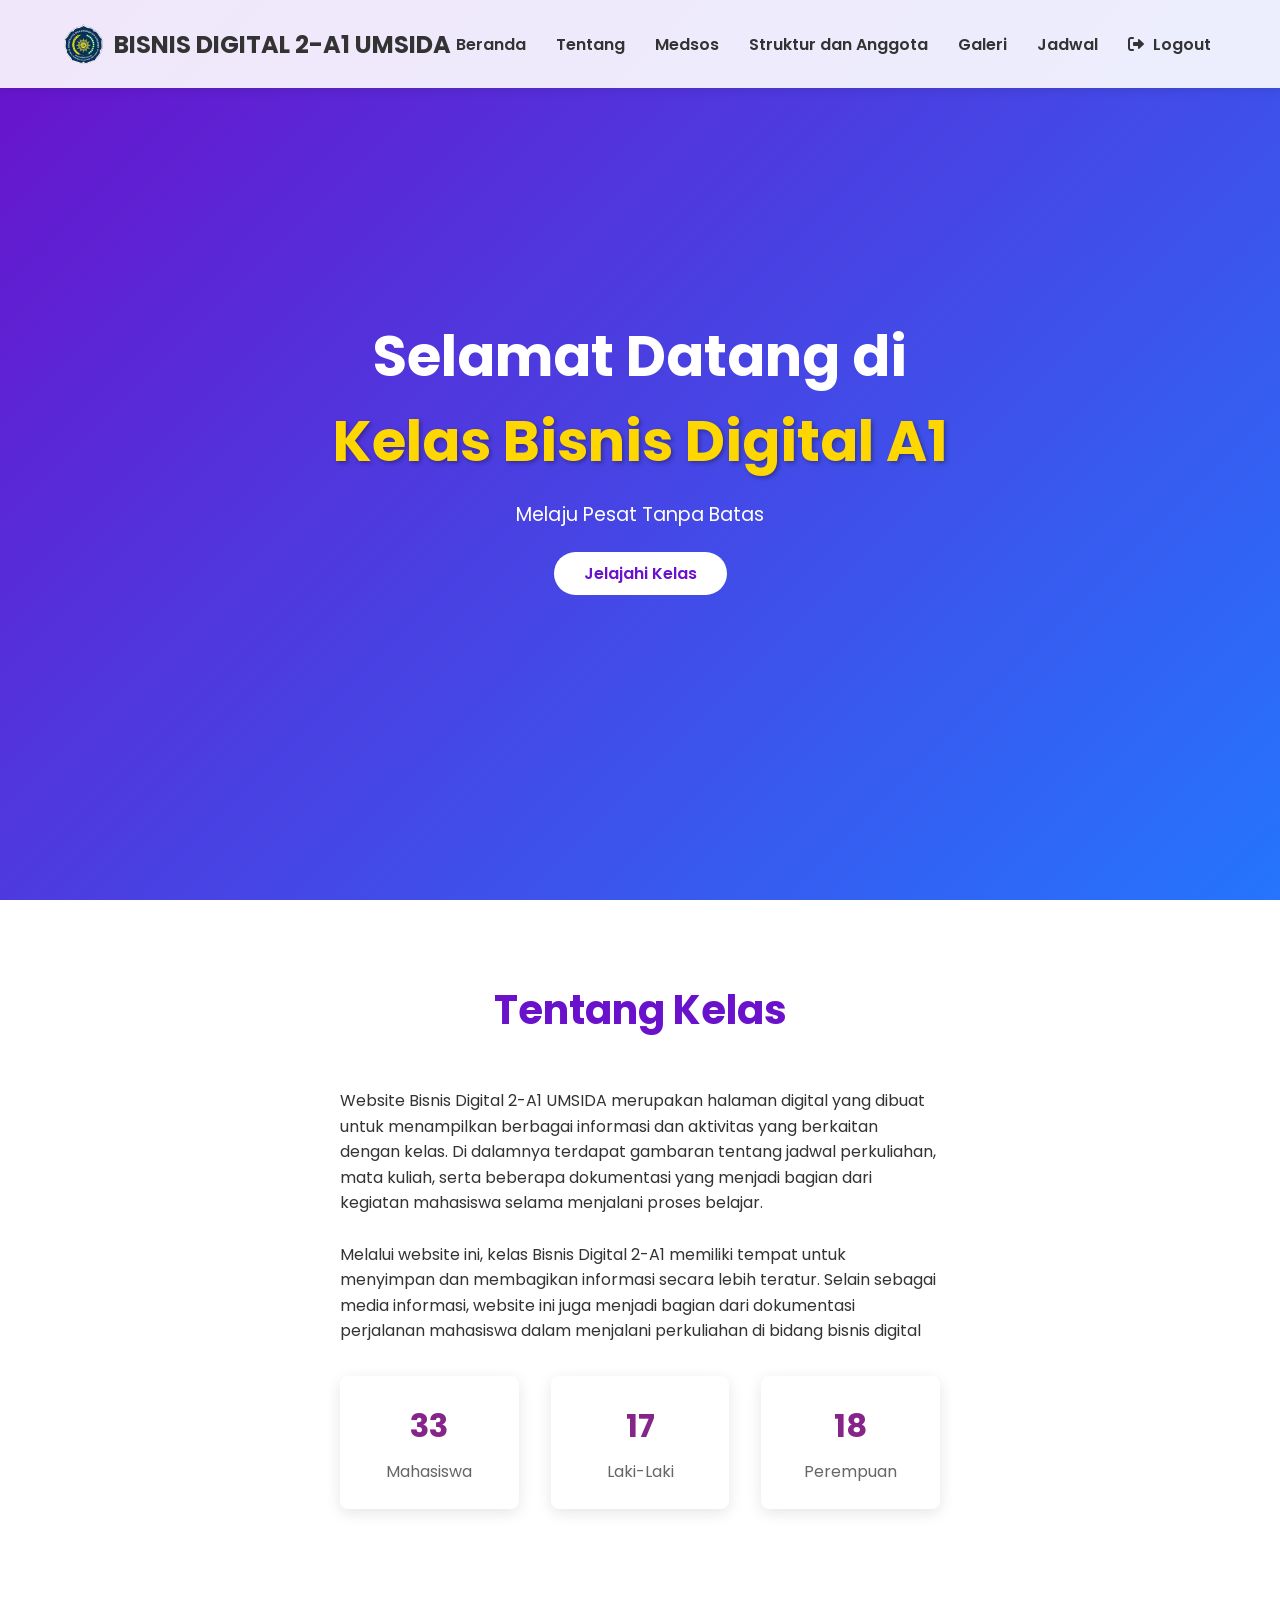
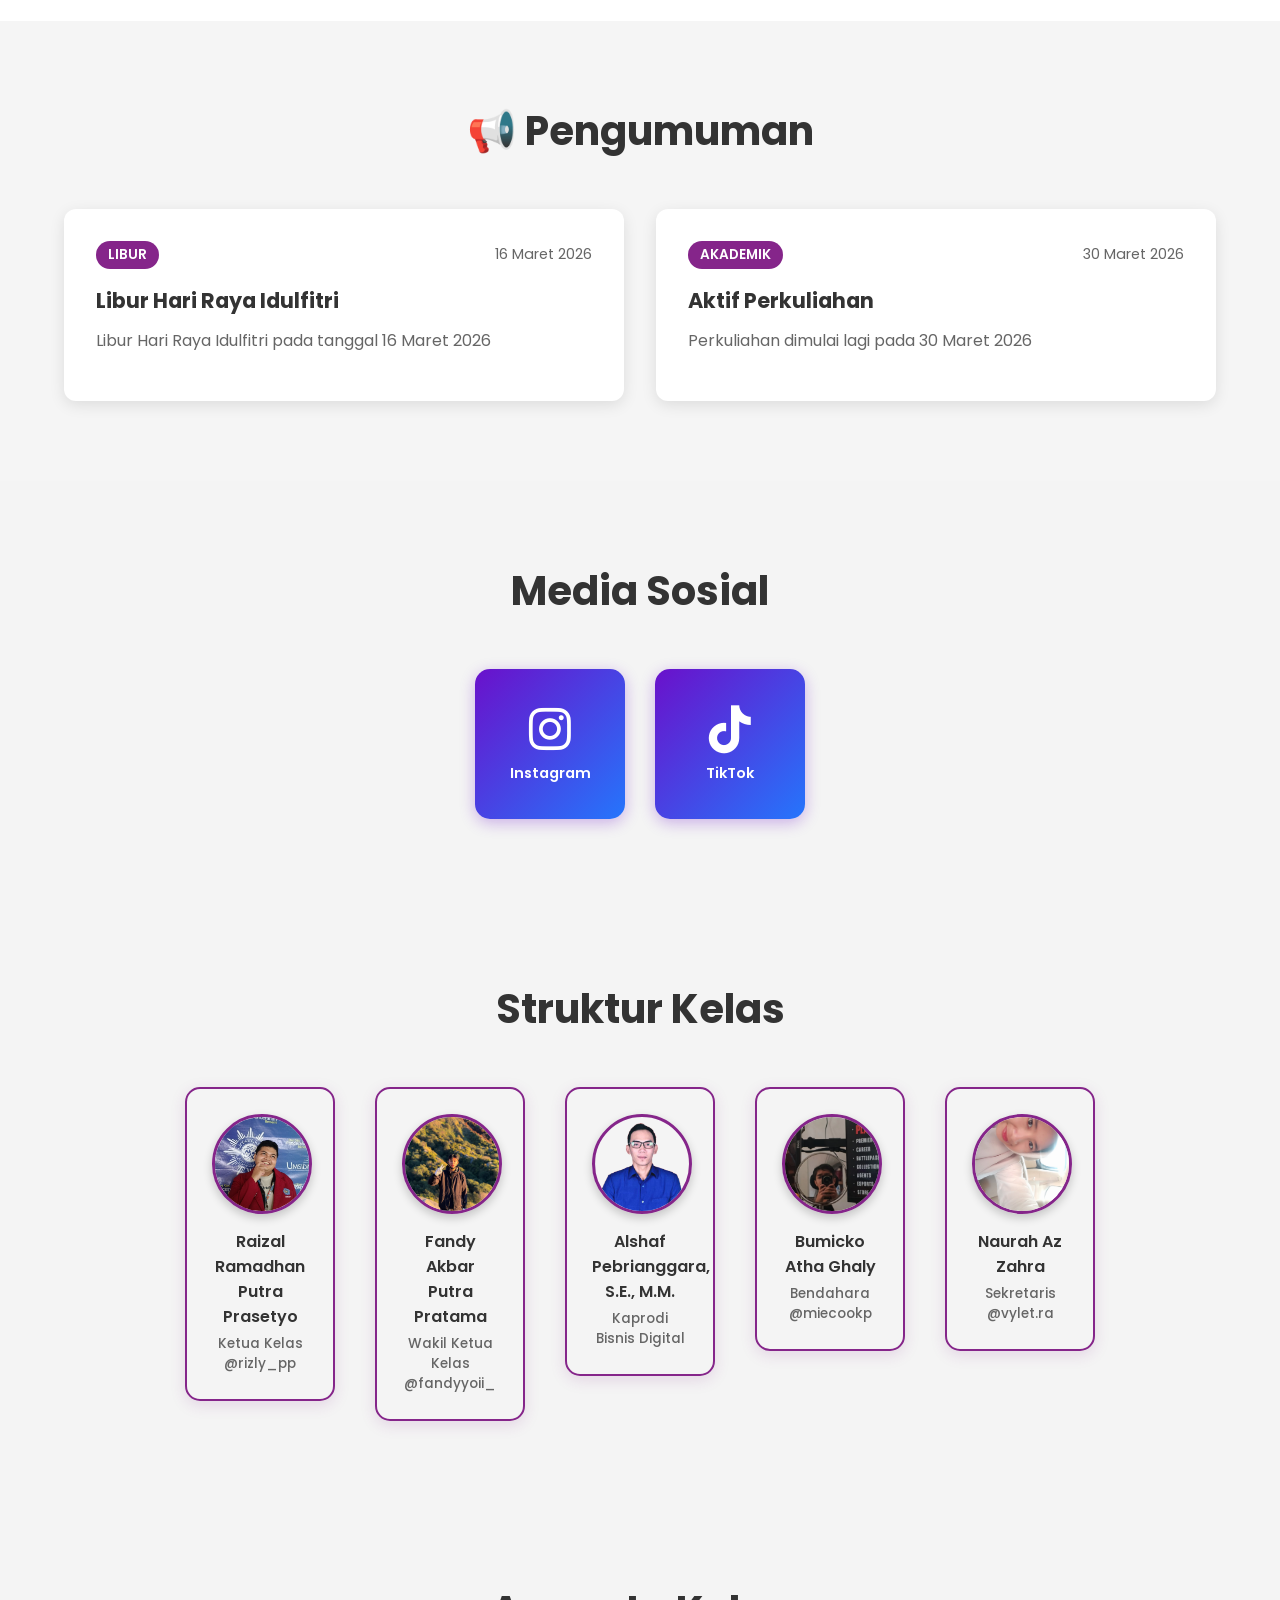
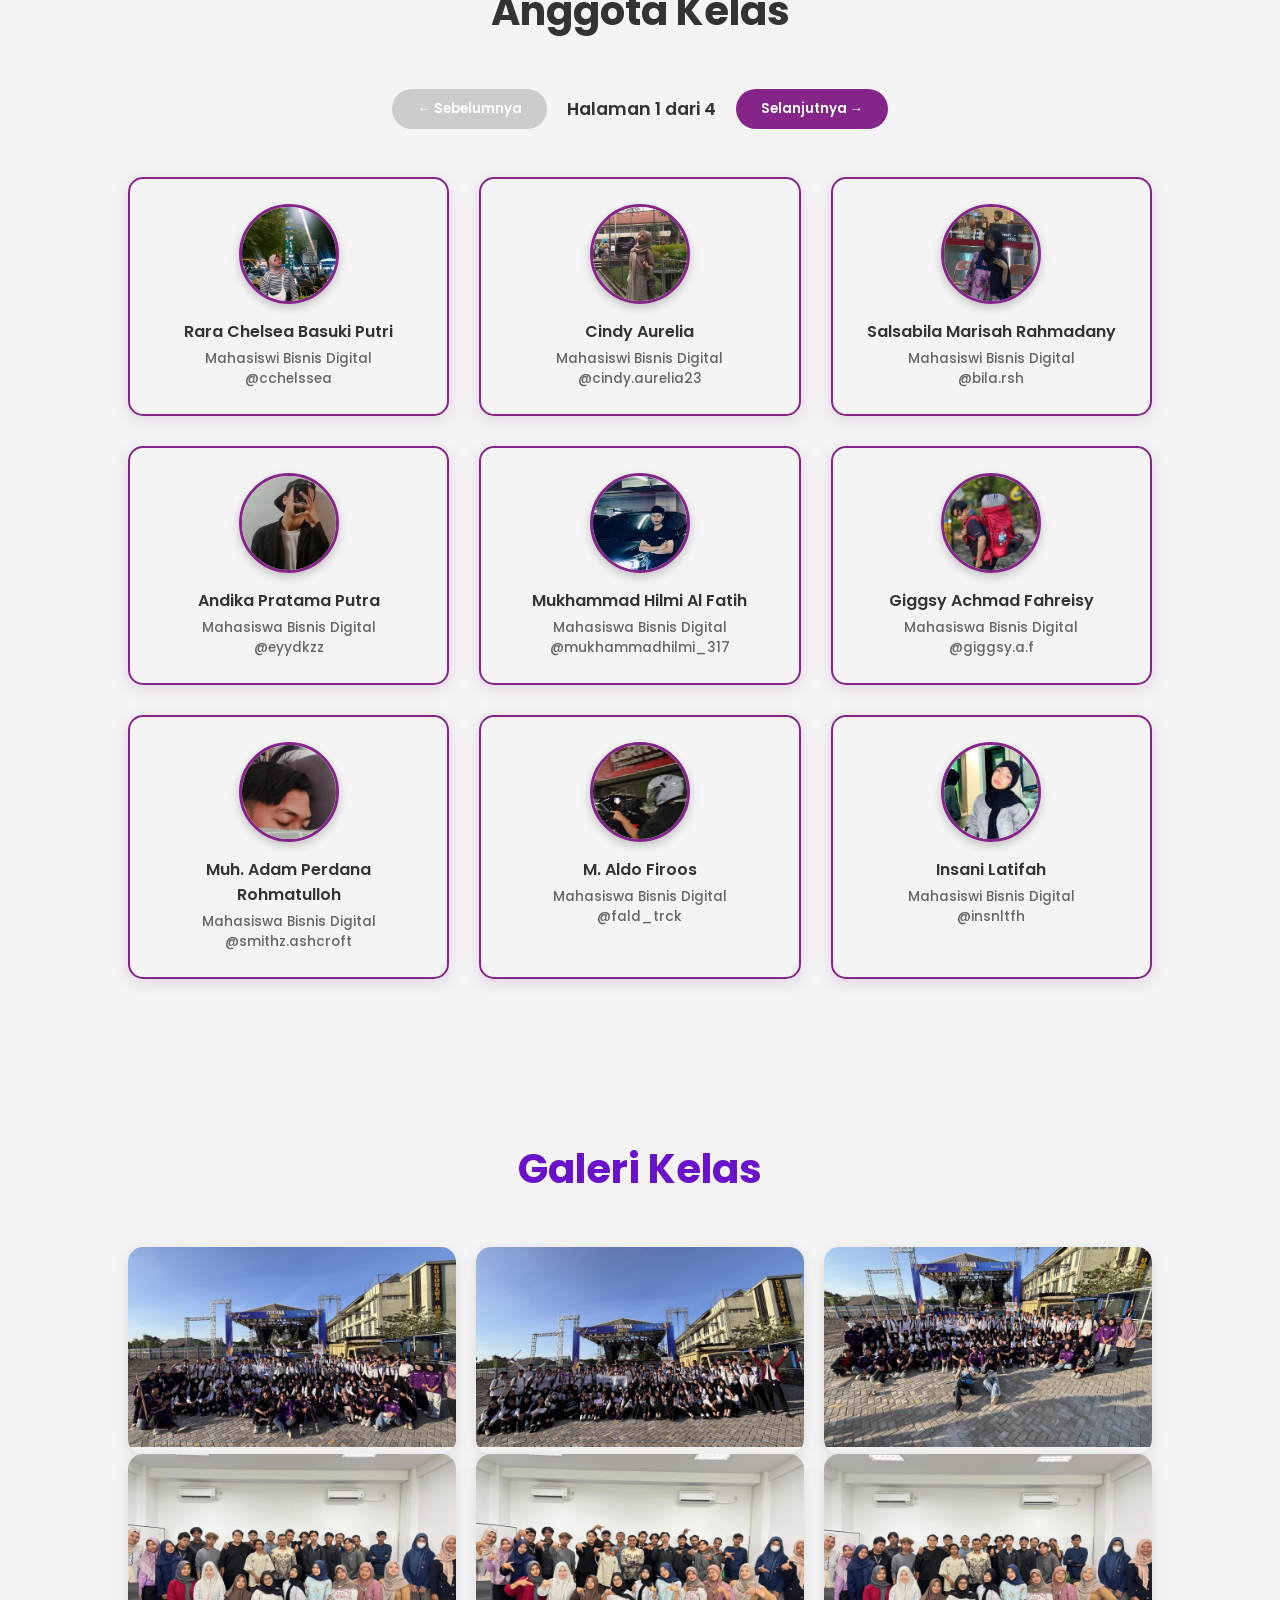
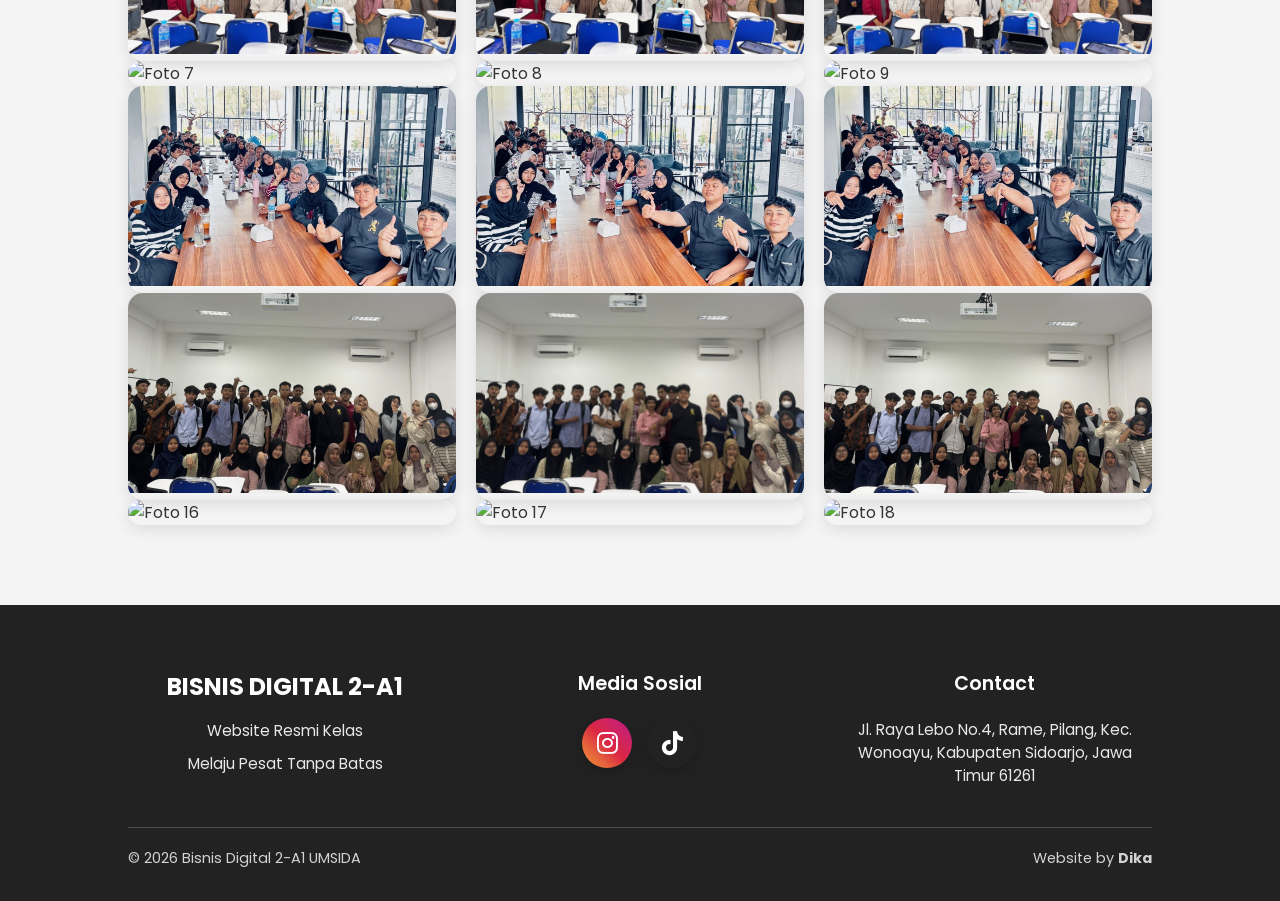
==== index.html @ 5bf7a83f "initial commit" ====
<!DOCTYPE html>
<html lang="id">
<head>
    <meta charset="UTF-8">
    <meta name="viewport" content="width=device-width, initial-scale=1.0">
    <title>Website Kelas BIGVONERS</title>
    <!-- Google Fonts -->
    <link href="https://fonts.googleapis.com/css2?family=Poppins:wght@300;400;600;700&display=swap" rel="stylesheet">
    <!-- Font Awesome -->
    <link rel="stylesheet" href="https://cdnjs.cloudflare.com/ajax/libs/font-awesome/6.0.0/css/all.min.css">
    <!-- CSS -->
    <link rel="stylesheet" href="style.css">
</head>
<body>

    <!-- Navbar -->
    <nav class="navbar">
        <div class="logo">
            <img src="logo.png" alt="Logo">
            <span>BISNIS DIGITAL 2-A1 UMSIDA</span>
        </div>
        
        <ul class="nav-links">
            <li><a href="#home">Beranda</a></li>
            <li><a href="#about">Tentang</a></li>
            <li><a href="#social">Medsos</a></li>
            <li><a href="#struktur">Struktur dan Anggota</a></li>
            <li><a href="#gallery">Galeri</a></li>
            <li><a href="jadwal matkul.html" target="_blank">Jadwal</a></li>
            <li><a href="javascript:void(0)" onclick="logout()" class="logout-btn">
                <i class="fas fa-sign-out-alt"></i> Logout
            </a></li>
        </ul>
        
        <div class="burger">
            <div class="line1"></div>
            <div class="line2"></div>
            <div class="line3"></div>
        </div>
    </nav>

    <!-- Hero Section (Bagian Utama) -->
    <section id="home" class="hero">
        <div class="hero-content">
            <h1>Selamat Datang di <br> <span class="highlight">Kelas Bisnis Digital A1</span></h1>
            <p>Melaju Pesat Tanpa Batas</p>
            <a href="#about" class="btn">Jelajahi Kelas</a>
        </div>
    </section>

    <!-- About Section -->
    <section id="about" class="about">
        <div class="container">
            <h2>Tentang Kelas</h2>
            <div class="about-content">
                <div class="about-text">
                    <p>Website Bisnis Digital 2-A1 UMSIDA merupakan halaman digital yang dibuat untuk menampilkan berbagai informasi dan aktivitas yang berkaitan dengan kelas. Di dalamnya terdapat gambaran tentang jadwal perkuliahan, mata kuliah, serta beberapa dokumentasi yang menjadi bagian dari kegiatan mahasiswa selama menjalani proses belajar.<br><br> Melalui website ini, kelas Bisnis Digital 2-A1 memiliki tempat untuk menyimpan dan membagikan informasi secara lebih teratur. Selain sebagai media informasi, website ini juga menjadi bagian dari dokumentasi perjalanan mahasiswa dalam menjalani perkuliahan di bidang bisnis digital</p>
                    <div class="stats">
                        <div class="stat-box">
                            <h3>33</h3>
                            <p>Mahasiswa</p>
                        </div>
                        <div class="stat-box">
                            <h3>17</h3>
                            <p>Laki-Laki</p>
                        </div>
                        <div class="stat-box">
                            <h3>18</h3>
                            <p>Perempuan</p>
                        </div>
                    </div>
                </div>
            </div>
        </div>
    </section>

     <!-- SECTION PENGUMUMAN -->
    <section id="pengumuman" class="pengumuman-section">
        <div class="container">
            <h2>📢 Pengumuman</h2>
            <div class="pengumuman-grid">
                <!-- Pengumuman 1 -->
                <div class="pengumuman-card" onclick="openPengumuman(1)">
                    <div class="pengumuman-header">
                        <span class="pengumuman-tag">LIBUR</span>
                        <span class="pengumuman-date">16 Maret 2026</span>
                    </div>
                    <h3>Libur Hari Raya Idulfitri</h3>
                    <p>Libur Hari Raya Idulfitri pada tanggal 16 Maret 2026</p>
                </div>

                <!-- Pengumuman 2 -->
                <div class="pengumuman-card" onclick="openPengumuman(2)">
                    <div class="pengumuman-header">
                        <span class="pengumuman-tag">AKADEMIK</span>
                        <span class="pengumuman-date">30 Maret 2026</span>
                    </div>
                    <h3>Aktif Perkuliahan</h3>
                    <p>Perkuliahan dimulai lagi pada 30 Maret 2026</p>
                </div>
            </div>
        </div>
    </section>

         <!-- Media Sosial Section -->
    <section id="social" class="social">
        <h2>Media Sosial</h2>
        <div class="social-container">
            <!-- Instagram -->
            <a href="https://www.instagram.com/bigvoners" target="_blank" class="social-box">
                <i class="fab fa-instagram"></i>
                <span>Instagram</span>
            </a>
            
            <!-- TikTok -->
            <a href="https://www.tiktok.com/@bisnisdigital.umsida" target="_blank" class="social-box">
                <i class="fab fa-tiktok"></i>
                <span>TikTok</span>
            </a>
        </div>
    </section>

    <!-- Struktur Kelas Section -->
    <section id="struktur" class="struktur">
        <h2>Struktur Kelas</h2>
        <div class="struktur-container">

            <div class="struktur-box siswa">
                <div class="foto-box">
                    <img src="rizal.jpeg" alt="Siswa">
                </div>
                <h3>Raizal Ramadhan Putra Prasetyo</h3>
                <p>Ketua Kelas</p>
                <p>@rizly_pp</p>
            </div>

            <div class="struktur-box siswa">
                <div class="foto-box">
                    <img src="fandy.jpeg" alt="Siswa">
                </div>
                <h3>Fandy Akbar Putra Pratama</h3>
                <p>Wakil Ketua Kelas</p>
                <p>@fandyyoii_</p>
            </div>

            <div class="struktur-box siswa">
                <div class="foto-box">
                    <img src="pak alshaf.png" alt="Siswa">
                </div>
                <h3>Alshaf Pebrianggara, S.E., M.M.</h3>
                <p>Kaprodi Bisnis Digital</p>
            </div>

            <div class="struktur-box siswa">
                <div class="foto-box">
                    <img src="miko.png" alt="Siswa">
                </div>
                <h3>Bumicko Atha Ghaly</h3>
                <p>Bendahara</p>
                <p>@miecookp</p>
            </div>

            <div class="struktur-box siswa">
                <div class="foto-box">
                    <img src="zahra.jpeg" alt="Siswa">
                </div>
                <h3>Naurah Az Zahra</h3>
                <p>Sekretaris</p>
                <p>@vylet.ra</p>
            </div>
        </div>
    </section>

        <!-- Anggota Kelas Section -->
    <section id="anggota" class="anggota">
        <h2>Anggota Kelas</h2>
        
        <!-- Pagination Controls -->
        <div class="pagination">
            <button id="prevBtn" class="page-btn" onclick="changePage(-1)">&#8592; Sebelumnya</button>
            <span id="pageIndicator" class="page-indicator">Halaman 1 dari 4</span>
            <button id="nextBtn" class="page-btn" onclick="changePage(1)">Selanjutnya &#8594;</button>
        </div>

        <!-- Page 1 -->
        <div class="anggota-container" id="page1">
            <div class="anggota-box">
                <div class="foto-box">
                    <img src="chelsea.jpeg" alt="Siswa">
                </div>
                <h3>Rara Chelsea Basuki Putri</h3>
                <p>Mahasiswi Bisnis Digital</p>
                <p>@cchelssea</p>
            </div>

            <div class="anggota-box">
                <div class="foto-box">
                    <img src="cindy.png" alt="Siswa">
                </div>
                <h3>Cindy Aurelia</h3>
                <p>Mahasiswi Bisnis Digital</p>
                <p>@cindy.aurelia23</p>
            </div>

            <div class="anggota-box">
                <div class="foto-box">
                    <img src="risah.png" alt="Siswa">
                </div>
                <h3>Salsabila Marisah Rahmadany </h3>
                <p>Mahasiswi Bisnis Digital</p>
                <p>@bila.rsh</p>
            </div>

            <div class="anggota-box">
                <div class="foto-box">
                    <img src="dika.png" alt="Siswa">
                </div>
                <h3>Andika Pratama Putra</h3>
                <p>Mahasiswa Bisnis Digital</p>
                <p>@eyydkzz</p>
            </div>

            <div class="anggota-box">
                <div class="foto-box">
                    <img src="hilmi.jpeg" alt="Siswa">
                </div>
                <h3>Mukhammad Hilmi Al Fatih</h3>
                <p>Mahasiswa Bisnis Digital</p>
                <p>@mukhammadhilmi_317</p>
            </div>

            <div class="anggota-box">
                <div class="foto-box">
                    <img src="giggsy.png" alt="Siswa">
                </div>
                <h3>Giggsy Achmad Fahreisy</h3>
                <p>Mahasiswa Bisnis Digital</p>
                <p>@giggsy.a.f</p>
            </div>

            <div class="anggota-box">
                <div class="foto-box">
                    <img src="adam.png" alt="Siswa">
                </div>
                <h3>Muh. Adam Perdana Rohmatulloh</h3>
                <p>Mahasiswa Bisnis Digital</p>
                <p>@smithz.ashcroft</p>
            </div>

            <div class="anggota-box">
                <div class="foto-box">
                    <img src="aldo.png" alt="Siswa">
                </div>
                <h3>M. Aldo Firoos</h3>
                <p>Mahasiswa Bisnis Digital</p>
                <p>@fald_trck</p>
            </div>

            <div class="anggota-box">
                <div class="foto-box">
                    <img src="tifa.png" alt="Siswa">
                </div>
                <h3>Insani Latifah</h3>
                <p>Mahasiswi Bisnis Digital</p>
                <p>@insnltfh</p>
            </div>
        </div>

        <!-- Page 2 -->
        <div class="anggota-container" id="page2" style="display: none;">
            <div class="anggota-box">
                <div class="foto-box">
                    <img src="aurel.png" alt="Siswa">
                </div>
                <h3>Azmi Aurel Nur Adilah</h3>
                <p>Mahasiswi Bisnis Digital</p>
                <p>@aaurelnd</p>
            </div>

            <div class="anggota-box">
                <div class="foto-box">
                    <img src="verina.png" alt="Siswa">
                </div>
                <h3>Verina Lintang Gantari</h3>
                <p>Mahasiswi Bisnis Digital</p>
                <p>@vllynpch_</p>
            </div>

            <div class="anggota-box">
                <div class="foto-box">
                    <img src="zaim.png" alt="Siswa">
                </div>
                <h3>Zaimul Mukhlisin Naf'an</h3>
                <p>Mahasiswa Bisnis Digital</p>
                <p>@naf_ann_</p>
            </div>

            <div class="anggota-box">
                <div class="foto-box">
                    <img src="nabila.jpeg" alt="Siswa">
                </div>
                <h3>Nabila Maghfirotunnisa'</h3>
                <p>Mahasiswi Bisnis Digital</p>
                <p>@dumb.bilaa</p>
            </div>

            <div class="anggota-box">
                <div class="foto-box">
                    <img src="naufal.jpeg" alt="Siswa">
                </div>
                <h3>Naufal Ahmad Kawashi</h3>
                <p>Mahasiswa Bisnis Digital</p>
                <p>@kawashi078</p>
            </div>

            <div class="anggota-box">
                <div class="foto-box">
                    <img src="denisa.jpeg" alt="Siswa">
                </div>
                <h3>Denisa Rosifah Dewi</h3>
                <p>Mahasiswi Bisnis Digital</p>
                <p>@denisarosifah</p>
            </div>

            <div class="anggota-box">
                <div class="foto-box">
                    <img src="rafli.png" alt="Siswa">
                </div>
                <h3>Rafli Andika Islami</h3>
                <p>Mahasiswa Bisnis Digital</p>
                <p>@rafli_a_i</p>
            </div>

            <div class="anggota-box">
                <div class="foto-box">
                    <img src="candra.jpeg" alt="Siswa">
                </div>
                <h3>Candra Dwi Krisna Yahya</h3>
                <p>Mahasiswa Bisnis Digital</p>
                <p>@candradwikrisna</p>
            </div>

            <div class="anggota-box">
                <div class="foto-box">
                    <img src="ryas.png" alt="Siswa">
                </div>
                <h3>Ryas Suci Maulidya</h3>
                <p>Mahasiswi Bisnis Digital</p>
                <p>@</p>
            </div>
        </div>

        <!-- Page 3 -->
        <div class="anggota-container" id="page3" style="display: none;">
            <div class="anggota-box">
                <div class="foto-box">
                    <img src="nylam.jpeg" alt="Siswa">
                </div>
                <h3>Khofifah Nylam Cahya</h3>
                <p>Mahasiswi Bisnis Digital</p>
                <p>@nylamchy</p>
            </div>

            <div class="anggota-box">
                <div class="foto-box">
                    <img src="acha.png" alt="Siswa">
                </div>
                <h3>Marsha Dwi Anggraeni</h3>
                <p>Mahasiswi Bisnis Digital</p>
                <p>@marshazrn</p>
            </div>

            <div class="anggota-box">
                <div class="foto-box">
                    <img src="farah.jpeg" alt="Siswa">
                </div>
                <h3>Farah Ardyanti Nursafitri</h3>
                <p>Mahasiswi Bisnis Digital</p>
                <p>@qyserrax</p>
            </div>

            <div class="anggota-box">
                <div class="foto-box">
                    <img src="verina.jpeg" alt="Siswa">
                </div>
                <h3>Kaamiliaa Meilanda</h3>
                <p>Mahasiswi Bisnis Digital</p>
                <p>@meeilla._</p>
            </div>

            <div class="anggota-box">
                <div class="foto-box">
                    <img src="vicky.jpeg" alt="Siswa">
                </div>
                <h3>Vicky Royyan Akbar Zainuddin</h3>
                <p>Mahasiswa Bisnis Digital</p>
                <p>@prx.kyy</p>
            </div>

            <div class="anggota-box">
                <div class="foto-box">
                    <img src="aji.png" alt="Siswa">
                </div>
                <h3>Wibatsu Estuaji</h3>
                <p>Mahasiswa Bisnis Digital</p>
                <p>@wibss_e</p>
            </div>

            <div class="anggota-box">
                <div class="foto-box">
                    <img src="wildan.jpeg" alt="Siswa">
                </div>
                <h3>Achmad Wildan Maghfirudin</h3>
                <p>Mahasiswa Bisnis Digital</p>
                <p>@chilghm</p>
            </div>

            <div class="anggota-box">
                <div class="foto-box">
                    <img src="fani.jpeg" alt="Siswa">
                </div>
                <h3>Nisrina Fauliza Putri Fania</h3>
                <p>Mahasiswi Bisnis Digital</p>
                <p>@calizaaacs</p>
            </div>

            <div class="anggota-box">
                <div class="foto-box">
                    <img src="anton.jpeg" alt="Siswa">
                </div>
                <h3>Anton Sugiok</h3>
                <p>Mahasiswa Bisnis Digital</p>
                <p>@dumplingsaja</p>
            </div>
        </div>

        <!-- Page 4 -->
        <div class="anggota-container" id="page4" style="display: none;">
            <div class="anggota-box">
                <div class="foto-box">
                    <img src="rena.jpeg" alt="Siswa">
                </div>
                <h3>Rena Amelia Dyanasari</h3>
                <p>Mahasiswi Bisnis Digital</p>
                <p>@rrennnaaa_</p>
            </div>

            <div class="anggota-box">
                <div class="foto-box">
                    <img src="fia.png" alt="Siswa">
                </div>
                <h3>Alifia Rachmatika Putri Innaku</h3>
                <p>Mahasiswi Bisnis Digital</p>
                <p>@rahmfia_inna</p>
            </div>
        </div>
    </section>

    <!-- Gallery Section -->
    <section id="gallery" class="gallery">
        <h2>Galeri Kelas</h2>
        <div class="gallery-grid">
            <div class="card"><img src="foto1.jpg" alt="Foto 1"></div>
            <div class="card"><img src="foto2.jpg" alt="Foto 2"></div>
            <div class="card"><img src="foto3.jpg" alt="Foto 3"></div>
        </div>
         <div class="gallery-grid">
            <div class="card"><img src="foto4.jpeg" alt="Foto 4"></div>
            <div class="card"><img src="foto5.jpeg" alt="Foto 5"></div>
            <div class="card"><img src="foto6.jpeg" alt="Foto 6"></div>
        </div>
         <div class="gallery-grid">
            <div class="card"><img src="foto7.JPG" alt="Foto 7"></div>
            <div class="card"><img src="foto8.JPG" alt="Foto 8"></div>
            <div class="card"><img src="foto9.JPG" alt="Foto 9"></div>
        </div>
         <div class="gallery-grid">
            <div class="card"><img src="foto10.jpg" alt="Foto 10"></div>
            <div class="card"><img src="foto11.jpg" alt="Foto 11"></div>
            <div class="card"><img src="foto12.jpg" alt="Foto 12"></div>
        </div>
         <div class="gallery-grid">
            <div class="card"><img src="foto13.jpg" alt="Foto 13"></div>
            <div class="card"><img src="foto14.jpg" alt="Foto 14"></div>
            <div class="card"><img src="foto15.jpg" alt="Foto 15"></div>
            </div>
         <div class="gallery-grid">
            <div class="card"><img src="foto16.JPG" alt="Foto 16"></div>
            <div class="card"><img src="foto17.JPG" alt="Foto 17"></div>
            <div class="card"><img src="foto18.JPG" alt="Foto 18"></div>
        </div>
    </section>

       <!-- Footer -->
    <footer class="footer">
        <div class="footer-container">
            <div class="footer-info">
                <h3>BISNIS DIGITAL 2-A1</h3>
                <p>Website Resmi Kelas</p>
                <p>Melaju Pesat Tanpa Batas</p>
            </div>

            <div class="footer-social">
                <h3>Media Sosial</h3>
                <div class="social-links">
                    <a href="https://www.instagram.com/bigvoners" target="_blank" class="social-icon instagram">
                        <i class="fab fa-instagram"></i>
                    </a>
                    <a href="https://www.tiktok.com/@bisnisdigital.umsida" target="_blank" class="social-icon tiktok">
                        <i class="fab fa-tiktok"></i>
                    </a>
                </div>
            </div>

            <div class="footer-contact">
                <h3>Contact</h3>
                <div class="contact-info">
                    <p>Jl. Raya Lebo No.4, Rame, Pilang, Kec. Wonoayu, Kabupaten Sidoarjo, Jawa Timur 61261</p>
                </div>
            </div>
        </div>

        <div class="footer-bottom">
            <div class="copyright">
                <p>&copy; 2026 Bisnis Digital 2-A1 UMSIDA</p>
            </div>
            <div class="website-by">
                <p>Website by <strong>Dika</strong></p>
            </div>
        </div>
    </footer>
        
        <!-- Lightbox Modal -->
    <div id="lightbox" class="lightbox">
        <span class="close-btn" onclick="closeLightbox()">&times;</span>
        <button class="nav-btn prev" onclick="changeImage(-1)">&#10094;</button>
        <img class="lightbox-img" id="lightbox-img" src="" alt="Gallery Image">
        <button class="nav-btn next" onclick="changeImage(1)">&#10095;</button>
        <div class="lightbox-caption" id="lightbox-caption"></div>
    </div>

    <!-- MODAL PENGUMUMAN -->
    <div id="pengumumanModal" class="pengumuman-modal">
        <div class="pengumuman-modal-content">
            <span class="pengumuman-close-btn" onclick="closePengumumanModal()">&times;</span>
            <div id="pengumumanModalBody">

            </div>
        </div>
    </div>

    <script src="login.js"></script>
    <script src="script.js"></script>
</body>
</html>
---- style.css ----
* {
    margin: 0;
    padding: 0;
    box-sizing: border-box;
    font-family: 'Poppins', sans-serif;
}

:root {
    --primary-color: #6a11cb;
    --secondary-color: #2575fc;
    --text-color: #333;
    --bg-color: #f4f4f4;
    --glass-bg: rgba(255, 255, 255, 0.1);
    --glass-border: rgba(255, 255, 255, 0.2);
}

body {
    background-color: var(--bg-color);
    color: var(--text-color);
    overflow-x: hidden;
}

.navbar {
    display: flex !important;
    justify-content: space-between !important;
    align-items: center !important;
    padding: 1.5rem 5% !important;
    background: rgba(255, 255, 255, 0.9) !important;
    position: fixed !important;
    width: 100% !important;
    top: 0 !important;
    z-index: 1000 !important;
    box-shadow: 0 2px 10px rgba(0,0,0,0.1) !important;
}

.logo {
    display: flex !important;
    align-items: center !important;
    gap: 10px !important;
    color: #333 !important;
    font-size: 1.5rem !important;
    font-weight: 700 !important;
}

.logo img {
    height: 40px !important;
    width: auto !important;
    border-radius: 50% !important;
}

.nav-links {
    list-style: none !important;
    display: flex !important;
    gap: 30px !important;
    margin: 0 !important;
    padding: 0 !important;
}

.nav-links li {
    margin: 0 !important;
    padding: 0 !important;
}

.nav-links a {
    text-decoration: none !important;
    color: #333 !important;
    font-weight: 600 !important;
    font-size: 16px !important;
    transition: 0.3s !important;
}

.nav-links a:hover {
    color: #6a11cb !important;
}

.hero {
    height: 100vh;
    background: linear-gradient(135deg, var(--primary-color), var(--secondary-color));
    display: flex;
    justify-content: center;
    align-items: center;
    text-align: center;
    color: white;
    padding: 0 20px;
}

.hero h1 {
    font-size: 3.5rem;
    margin-bottom: 1rem;
}

.highlight {
    color: #ffd700; 
    text-shadow: 2px 2px 4px rgba(0,0,0,0.3);
}

.hero p {
    font-size: 1.2rem;
    margin-bottom: 2rem;
    max-width: 600px;
    margin-left: auto;
    margin-right: auto;
}

.btn {
    padding: 10px 30px;
    background: white;
    color: var(--primary-color);
    text-decoration: none;
    border-radius: 50px;
    font-weight: 600;
    transition: 0.3s;
}

.btn:hover {
    transform: scale(1.05);
    box-shadow: 0 5px 15px rgba(0,0,0,0.2);
}

section {
    padding: 5rem 10%;
}

h2 {
    text-align: center;
    font-size: 2.5rem;
    margin-bottom: 3rem;
    color: var(--primary-color);
}

.about {
    background: white;
}

.about-content {
    display: flex;
    justify-content: center;
    align-items: center;
    gap: 2rem;
    flex-wrap: wrap;
}

.about-text {
    max-width: 600px;
    line-height: 1.6;
}

.stats {
    display: flex;
    gap: 20px;
    margin-top: 20px;
}

.stat-box {
    background: var(--bg-color);
    padding: 15px;
    border-radius: 10px;
    text-align: center;
    min-width: 100px;
}

.stat-box h3 {
    color: var(--secondary-color);
}

.social {
    padding: 5rem 10%;
    background: #f4f4f4;
    text-align: center;
}

.social h2 {
    color: #333;
    margin-bottom: 3rem;
    font-size: 2.5rem;
    font-weight: 700;
}

.social-container {
    display: flex;
    justify-content: center;
    gap: 30px;
    flex-wrap: wrap;
}

.social-box {
    display: flex;
    flex-direction: column;
    align-items: center;
    justify-content: center;
    width: 150px;
    height: 150px;
    background: linear-gradient(135deg, #6a11cb, #2575fc);
    border-radius: 15px;
    text-decoration: none;
    color: white;
    font-weight: 600;
    transition: 0.3s;
    box-shadow: 0 4px 15px rgba(106, 17, 203, 0.3);
}

.social-box:hover {
    transform: translateY(-10px);
    box-shadow: 0 8px 25px rgba(106, 17, 203, 0.5);
}

.social-box i {
    font-size: 3rem;
    margin-bottom: 10px;
}

.social-box span {
    font-size: 0.9rem;
}

@media (max-width: 768px) {
    .social-container {
        flex-direction: column;
        align-items: center;
    }
    
    .social-box {
        width: 100%;
        max-width: 300px;
    }
}

.struktur {
    padding: 5rem 10%;
    background: #f4f4f4;
    text-align: center;
}

.struktur h2 {
    color: #333;
    margin-bottom: 3rem;
    font-size: 2.5rem;
    font-weight: 700;
}

.struktur-container {
    display: flex;
    flex-wrap: wrap;
    justify-content: center;
    align-items: flex-start;
    gap: 40px;
}

.struktur-box.siswa {
    border: 2px solid #85258a;
    border-radius: 15px;
    padding: 25px;
    width: 150px;
    background: transparent;
    box-shadow: 0 4px 15px rgba(133, 37, 138, 0.15);
}

.foto-box {
    width: 100px;
    height: 100px;
    margin: 0 auto 15px;
    border-radius: 50%;
    overflow: hidden;
    border: 3px solid #85258a;
    box-shadow: 0 4px 10px rgba(0,0,0,0.2);
}

.foto-box img {
    width: 100%;
    height: 100%;
    object-fit: cover;
}

.struktur-box h3 {
    font-size: 1rem;
    margin-bottom: 5px;
    font-weight: 600;
    color: #333;
}

.struktur-box p {
    font-size: 0.85rem;
    color: #666;
    font-weight: 500;
}

.struktur-box:hover {
    transform: translateY(-10px);
    box-shadow: 0 12px 30px rgba(133, 37, 138, 0.3);
}

.struktur-box.wali-kelas:hover {
    transform: scale(1.15) translateY(-10px);
}

@media (max-width: 768px) {
    .struktur-container {
        flex-direction: column;
        align-items: center;
    }
    
    .struktur-box.wali-kelas {
        transform: scale(1);
    }
    
    .struktur-box {
        width: 100%;
        max-width: 200px;
    }
}

.anggota {
    padding: 5rem 10%;
    background: #f4f4f4;
    text-align: center;
}

.anggota h2 {
    color: #333;
    margin-bottom: 3rem;
    font-size: 2.5rem;
    font-weight: 700;
}

.pagination {
    display: flex;
    justify-content: center;
    align-items: center;
    gap: 20px;
    margin-bottom: 3rem;
}

.page-btn {
    padding: 10px 25px;
    background: #85258a;
    color: white;
    border: none;
    border-radius: 50px;
    font-weight: 600;
    cursor: pointer;
    transition: 0.3s;
}

.page-btn:hover {
    background: #6a11cb;
    transform: translateY(-2px);
}

.page-btn:disabled {
    background: #ccc;
    cursor: not-allowed;
    transform: none;
}

.page-indicator {
    font-size: 1.1rem;
    color: #333;
    font-weight: 600;
}

.anggota-container {
    display: grid;
    grid-template-columns: repeat(3, 1fr);
    gap: 30px;
    max-width: 1200px;
    margin: 0 auto;
}

.anggota-box {
    border: 2px solid #85258a;
    border-radius: 15px;
    padding: 25px;
    background: transparent;
    box-shadow: 0 4px 15px rgba(133, 37, 138, 0.15);
    transition: 0.3s;
}

.anggota-box:hover {
    transform: translateY(-10px);
    box-shadow: 0 12px 30px rgba(133, 37, 138, 0.3);
}

.foto-box {
    width: 100px;
    height: 100px;
    margin: 0 auto 15px;
    border-radius: 50%;
    overflow: hidden;
    border: 3px solid #85258a;
    box-shadow: 0 4px 10px rgba(0,0,0,0.2);
}

.foto-box img {
    width: 100%;
    height: 100%;
    object-fit: cover;
}

.anggota-box h3 {
    font-size: 1rem;
    margin-bottom: 5px;
    font-weight: 600;
    color: #333;
}

.anggota-box p {
    font-size: 0.85rem;
    color: #666;
    font-weight: 500;
}

@media (max-width: 768px) {
    .anggota-container {
        grid-template-columns: 1fr;
        gap: 20px;
    }
    
    .anggota-box {
        width: 100%;
        max-width: 300px;
        margin: 0 auto;
    }
    
    .pagination {
        flex-direction: column;
        gap: 10px;
    }
}

.gallery {
    background: var(--bg-color);
}

.gallery-grid {
    display: grid;
    grid-template-columns: repeat(auto-fit, minmax(250px, 1fr));
    gap: 20px;
}

.card {
    border-radius: 15px;
    overflow: hidden;
    box-shadow: 0 4px 15px rgba(0,0,0,0.1);
    transition: 0.3s;
}

.card:hover {
    transform: translateY(-10px);
}

.card img {
    width: 100%;
    height: 200px;
    object-fit: cover;
}

footer {
    background: #222;
    color: white;
    text-align: center;
    padding: 2rem;
}

@media (max-width: 768px) {
    .nav-links {
        display: none; 
    }
    
    .hero h1 {
        font-size: 2.5rem;
    }
}

/* ==================== LIGHTBOX ==================== */
.lightbox {
    display: none;
    position: fixed;
    z-index: 9999;
    left: 0;
    top: 0;
    width: 100%;
    height: 100%;
    background-color: rgba(0, 0, 0, 0.9);
    justify-content: center;
    align-items: center;
}

.lightbox-img {
    max-width: 90%;
    max-height: 80vh;
    border-radius: 10px;
    box-shadow: 0 0 20px rgba(255, 255, 255, 0.2);
    animation: zoomIn 0.3s ease;
}

@keyframes zoomIn {
    from { transform: scale(0.8); opacity: 0; }
    to { transform: scale(1); opacity: 1; }
}

.close-btn {
    position: absolute;
    top: 20px;
    right: 30px;
    color: white;
    font-size: 40px;
    font-weight: bold;
    cursor: pointer;
    z-index: 10000;
    transition: 0.3s;
}

.close-btn:hover {
    color: #ff6b6b;
}

.nav-btn {
    position: absolute;
    top: 50%;
    transform: translateY(-50%);
    background: rgba(133, 37, 138, 0.7);
    color: white;
    border: none;
    padding: 20px;
    font-size: 30px;
    cursor: pointer;
    border-radius: 50%;
    transition: 0.3s;
    z-index: 10000;
}

.nav-btn:hover {
    background: #85258a;
    transform: translateY(-50%) scale(1.1);
}

.nav-btn.prev {
    left: 30px;
}

.nav-btn.next {
    right: 30px;
}

.lightbox-caption {
    position: absolute;
    bottom: 20px;
    color: white;
    font-size: 1.2rem;
    text-align: center;
    width: 100%;
}

@media (max-width: 768px) {
    .nav-btn {
        padding: 15px;
        font-size: 25px;
    }
    
    .nav-btn.prev {
        left: 10px;
    }
    
    .nav-btn.next {
        right: 10px;
    }
}

/* ==================== FOOTER ==================== */
.footer {
    padding: 4rem 10% 2rem;
}

.footer-container {
    display: grid;
    grid-template-columns: repeat(3, 1fr);
    gap: 40px;
    max-width: 1200px;
    margin: 0 auto;
}

.footer-info h3 {
    font-size: 1.5rem;
    margin-bottom: 15px;
    font-weight: 700;
}

.footer-info p {
    font-size: 0.95rem;
    margin-bottom: 10px;
    opacity: 0.9;
}

.footer-social h3 {
    font-size: 1.2rem;
    margin-bottom: 20px;
    font-weight: 600;
    text-align: center; 
}

.social-links {
    display: flex;
    justify-content: center; 
    align-items: center;
    gap: 15px;
    margin: 0 auto; 
}

.social-icon {
    display: flex;
    align-items: center;
    justify-content: center;
    width: 50px;
    height: 50px;
    border-radius: 50%;
    text-decoration: none;
    color: white;
    font-size: 1.5rem;
    transition: 0.3s;
    box-shadow: 0 4px 15px rgba(0,0,0,0.2);
}

.social-icon:hover {
    transform: translateY(-5px);
    box-shadow: 0 8px 25px rgba(0,0,0,0.3);
}

.social-icon.instagram {
    background: linear-gradient(45deg, #f09433, #e6683c, #dc2743, #cc2366, #bc1888);
}

.social-icon.tiktok {
    background: linear-gradient(45deg, #000000);
}

.social-icon.whatsapp {
    background: linear-gradient(45deg, #25D366, #128C7E);
}

.footer-contact h3 {
    font-size: 1.2rem;
    margin-bottom: 20px;
    font-weight: 600;
}

.contact-info {
    display: flex;
    flex-direction: column;
    gap: 12px;
}

.contact-info p {
    font-size: 0.95rem;
    display: flex;
    align-items: center;
    gap: 10px;
    opacity: 0.9;
}

.contact-info i {
    width: 20px;
}

.footer-bottom {
    display: flex;
    justify-content: space-between;
    align-items: center;
    margin-top: 40px;
    padding-top: 20px;
    border-top: 1px solid rgba(255, 255, 255, 0.2);
}

.copyright {
    font-size: 0.9rem;
    opacity: 0.8;
}

.copyright i {
    color: #ff6b6b;
}

.website-by {
    font-size: 0.9rem;
    opacity: 0.8;
}

.website-by strong {
    color: #fff;
    font-weight: 700;
}

@media (max-width: 768px) {
    .footer-container {
        grid-template-columns: 1fr;
        gap: 30px;
        text-align: center;
    }
    
    .social-links {
        justify-content: center;
    }
    
    .contact-info p {
        justify-content: center;
    }
    
    .footer-bottom {
        flex-direction: column;
        gap: 10px;
        text-align: center;
    }
}

/* ==================== JADWAL ==================== */
.jadwal-section {
    padding: 5rem 10%;
    background: linear-gradient(135deg, #f4f4f4);
    min-height: 100vh;
}

.jadwal-container {
    max-width: 1400px;
    margin: 0 auto;
}

.jadwal-section h2 {
    text-align: center;
    color: black;
    font-size: 2.5rem;
    margin-bottom: 10px;
    font-weight: 700;
}

.jadwal-subtitle {
    text-align: center;
    color: black;
    font-size: 1.2rem;
    margin-bottom: 40px;
    opacity: 0.9;
}

.jadwal-grid {
    display: grid;
    grid-template-columns: repeat(2, 1fr);
    gap: 30px;
}

.jadwal-card {
    background: white;
    border-radius: 20px;
    padding: 30px;
    box-shadow: 0 8px 25px rgba(133, 37, 138, 0.2);
    transition: 0.3s;
}

.jadwal-card:hover {
    transform: translateY(-10px);
    box-shadow: 0 12px 35px rgba(133, 37, 138, 0.3);
}

.jadwal-header {
    display: flex;
    align-items: center;
    gap: 15px;
    margin-bottom: 25px;
    padding-bottom: 15px;
    border-bottom: 2px solid #85258a;
}

.jadwal-header i {
    font-size: 2rem;
    color: #85258a;
}

.jadwal-header h3 {
    font-size: 1.8rem;
    color: #333;
    font-weight: 700;
}

.jadwal-list {
    display: flex;
    flex-direction: column;
    gap: 15px;
}

.jadwal-item {
    display: flex;
    justify-content: space-between;
    align-items: center;
    padding: 15px 20px;
    background: #f8f9fa;
    border-radius: 10px;
    border-left: 4px solid #85258a;
    transition: 0.3s;
}

.jadwal-item:hover {
    background: #e8e0e9;
    transform: translateX(5px);
}

.jadwal-item .time {
    font-weight: 600;
    color: #85258a;
    min-width: 120px;
}

.jadwal-item .subject {
    font-weight: 600;
    color: #333;
    flex: 1;
    padding: 0 15px;
}

.jadwal-item .room {
    font-weight: 500;
    color: #666;
    background: #85258a;
    color: white;
    padding: 5px 15px;
    border-radius: 20px;
    font-size: 0.9rem;
}

@media (max-width: 768px) {
    .jadwal-grid {
        grid-template-columns: 1fr;
    }
    
    .jadwal-item {
        flex-direction: column;
        align-items: flex-start;
        gap: 10px;
    }
    
    .jadwal-item .time {
        min-width: auto;
    }
    
    .jadwal-item .room {
        width: 100%;
        text-align: center;
    }
}

/* ==================== LOGIN ==================== */
.login-body {
    background: linear-gradient(135deg, #85258a, #2575fc); 
    min-height: 100vh;
    display: flex;
    justify-content: center;
    align-items: center;
    padding: 20px;
}

.login-container {
    width: 100%;
    max-width: 450px;
}

.login-box {
    background: white;
    border-radius: 20px;
    padding: 40px;
    box-shadow: 0 10px 40px rgba(133, 37, 138, 0.3);
}

.login-header {
    text-align: center;
    margin-bottom: 30px;
}

.login-logo {
    width: 80px;
    height: 80px;
    border-radius: 50%;
    margin-bottom: 15px;
    border: 3px solid #85258a;
}

.login-header h2 {
    color: #333;
    font-size: 1.8rem;
    margin-bottom: 5px;
}

.login-header p {
    color: #666;
    font-size: 0.95rem;
}

.login-form {
    display: flex;
    flex-direction: column;
    gap: 20px;
}

.form-group {
    display: flex;
    flex-direction: column;
    gap: 8px;
}

.form-group label {
    color: #333;
    font-weight: 600;
    font-size: 0.95rem;
    display: flex;
    align-items: center;
    gap: 8px;
}

.form-group label i {
    color: #85258a;
}

.form-group input {
    padding: 12px 15px;
    border: 2px solid #e0e0e0;
    border-radius: 10px;
    font-size: 1rem;
    transition: 0.3s;
}

.form-group input:focus {
    outline: none;
    border-color: #85258a;
    box-shadow: 0 0 0 3px rgba(133, 37, 138, 0.1);
}

.form-message {
    padding: 10px 15px;
    border-radius: 8px;
    font-size: 0.9rem;
    text-align: center;
    display: none;
}

.form-message.show {
    display: block;
}

.login-btn {
    padding: 15px;
    background: linear-gradient(135deg, #85258a);
    color: white;
    border: none;
    border-radius: 10px;
    font-size: 1rem;
    font-weight: 600;
    cursor: pointer;
    transition: 0.3s;
    display: flex;
    align-items: center;
    justify-content: center;
    gap: 10px;
}

.login-btn:hover {
    transform: translateY(-2px);
    box-shadow: 0 5px 15px rgba(133, 37, 138, 0.3);
}

.login-footer {
    text-align: center;
    margin-top: 20px;
    padding-top: 20px;
    border-top: 1px solid #e0e0e0;
}

.login-footer p {
    color: #666;
    font-size: 0.85rem;
}

.login-footer strong {
    color: #85258a;
}

.logout-btn {
    color: #ff6b6b !important;
}

.logout-btn:hover {
    color: #ff4757 !important;
}

/* ==================== LOGIN ==================== */
.login-body {
    background: linear-gradient(135deg, #6a11cb);
    min-height: 100vh;
    display: flex;
    justify-content: center;
    align-items: center;
    padding: 20px;
}

.login-container {
    width: 100%;
    max-width: 450px;
}

.login-box {
    background: white;
    border-radius: 20px;
    padding: 40px;
    box-shadow: 0 10px 40px rgba(133, 37, 138, 0.3);
}

.login-header {
    text-align: center;
    margin-bottom: 30px;
}

.login-logo {
    width: 80px;
    height: 80px;
    border-radius: 50%;
    margin-bottom: 15px;
    border: 3px solid #85258a;
}

.login-header h2 {
    color: #333;
    font-size: 1.8rem;
    margin-bottom: 5px;
}

.login-header p {
    color: #666;
    font-size: 0.95rem;
}

.login-form {
    display: flex;
    flex-direction: column;
    gap: 20px;
}

.form-group {
    display: flex;
    flex-direction: column;
    gap: 8px;
}

.form-group label {
    color: #333;
    font-weight: 600;
    font-size: 0.95rem;
    display: flex;
    align-items: center;
    gap: 8px;
}

.form-group label i {
    color: #85258a;
}

.form-group input {
    padding: 12px 15px;
    border: 2px solid #e0e0e0;
    border-radius: 10px;
    font-size: 1rem;
    transition: 0.3s;
}

.form-group input:focus {
    outline: none;
    border-color: #85258a;
    box-shadow: 0 0 0 3px rgba(133, 37, 138, 0.1);
}

.form-message {
    padding: 12px 15px;
    border-radius: 8px;
    font-size: 0.9rem;
    text-align: center;
    display: none;
    animation: fadeIn 0.3s ease;
}

@keyframes fadeIn {
    from { opacity: 0; transform: translateY(-10px); }
    to { opacity: 1; transform: translateY(0); }
}

.form-message.show {
    display: block;
}

.login-btn {
    padding: 15px;
    background: linear-gradient(135deg, #85258a);
    color: white;
    border: none;
    border-radius: 10px;
    font-size: 1rem;
    font-weight: 600;
    cursor: pointer;
    transition: 0.3s;
    display: flex;
    align-items: center;
    justify-content: center;
    gap: 10px;
}

.login-btn:hover {
    transform: translateY(-2px);
    box-shadow: 0 5px 15px rgba(133, 37, 138, 0.3);
}

.login-footer {
    text-align: center;
    margin-top: 20px;
    padding-top: 20px;
    border-top: 1px solid #e0e0e0;
}

.login-footer p {
    color: #666;
    font-size: 0.85rem;
}

.login-footer strong {
    color: #85258a;
}

.logout-btn {
    color: #ff6b6b !important;
}

.logout-btn:hover {
    color: #ff4757 !important;
}

.logout-btn {
    color: #ff6b6b !important;
    font-weight: 600 !important;
}

.logout-btn:hover {
    color: #ff4757 !important;
    transform: translateY(-2px);
}

.logout-btn i {
    margin-right: 5px;
}

/* ==================== RESPONSIVE MOBILE ==================== */
@media (max-width: 768px) {
    .navbar {
        padding: 1rem 5%;
    }

    .nav-links {
        display: none; 
        flex-direction: column;
        position: absolute;
        top: 100%;
        left: 0;
        width: 100%;
        background: white;
        box-shadow: 0 2px 10px rgba(0,0,0,0.1);
    }

    .nav-links.active {
        display: flex;
    }

    .nav-links li {
        margin: 0;
        padding: 1rem;
        text-align: center;
    }

    .burger {
        display: block; 
    }

    .hero {
        padding: 4rem 1rem;
    }

    .hero h1 {
        font-size: 1.5rem;
    }

    .about-content {
        flex-direction: column;
    }

    .stats {
        flex-direction: column;
        gap: 1rem;
    }

    .struktur-container {
        flex-direction: column;
        gap: 2rem;
    }

    .anggota-container {
        grid-template-columns: 1fr;
    }

    .footer-container {
        flex-direction: column;
        gap: 2rem;
    }

    .login-box {
        width: 90%;
        padding: 2rem;
    }

    .logout-btn {
        font-size: 0.9rem;
    }
}

/* ==================== STATS CENTER ==================== */
.stats {
    display: flex;
    justify-content: center; 
    align-items: center;     
    gap: 2rem;             
    flex-wrap: wrap;         
    margin: 2rem 0;          
}

.stat-box {
    text-align: center;      
    padding: 1.5rem;
    background: white;
    border-radius: 8px;
    box-shadow: 0 4px 15px rgba(0,0,0,0.1);
    min-width: 150px;        
    flex: 1;                 
    max-width: 200px;        
}

.stat-box h3 {
    font-size: 2rem;
    color: #85258a;
    margin-bottom: 0.5rem;
}

.stat-box p {
    font-size: 1rem;
    color: #666;
    margin: 0;
}

/* ==================== SECTION PENGUMUMAN ==================== */
.pengumuman-section {
    padding: 80px 5%;
    background: #f5f5f5;
}

.pengumuman-section .container {
    max-width: 1200px;
    margin: 0 auto;
}

.pengumuman-section h2 {
    text-align: center;
    font-size: 2.5rem;
    margin-bottom: 3rem;
    color: #333;
}

.pengumuman-grid {
    display: grid;
    grid-template-columns: repeat(auto-fit, minmax(300px, 1fr));
    gap: 2rem;
}

.pengumuman-card {
    background: white;
    padding: 2rem;
    border-radius: 12px;
    box-shadow: 0 4px 15px rgba(0,0,0,0.1);
    transition: all 0.3s ease;
    cursor: pointer;
}

.pengumuman-card:hover {
    transform: translateY(-5px);
    box-shadow: 0 8px 25px rgba(0,0,0,0.2);
    border: 2px solid #85258a;
}

.pengumuman-header {
    display: flex;
    justify-content: space-between;
    align-items: center;
    margin-bottom: 1rem;
}

.pengumuman-tag {
    background: #85258a;
    color: white;
    padding: 0.25rem 0.75rem;
    border-radius: 20px;
    font-size: 0.85rem;
    font-weight: 600;
}

.pengumuman-date {
    font-size: 0.9rem;
    color: #666;
}

.pengumuman-card h3 {
    font-size: 1.3rem;
    margin-bottom: 0.75rem;
    color: #333;
}

.pengumuman-card p {
    font-size: 1rem;
    line-height: 1.6;
    color: #666;
    margin-bottom: 1rem;
}

/* ==================== MODAL PENGUMUMAN ==================== */
.pengumuman-modal {
    display: none;
    position: fixed;
    z-index: 1000;
    left: 0;
    top: 0;
    width: 100%;
    height: 100%;
    background: rgba(0,0,0,0.8);
    animation: fadeIn 0.3s ease;
}

.pengumuman-modal.show {
    display: flex;
    justify-content: center;
    align-items: center;
}

.pengumuman-modal-content {
    background: white;
    padding: 3rem;
    border-radius: 16px;
    max-width: 800px;
    width: 90%;
    max-height: 90vh;
    overflow-y: auto;
    position: relative;
    animation: slideUp 0.3s ease;
    box-shadow: 0 10px 40px rgba(0,0,0,0.3);
}

.pengumuman-close-btn {
    position: absolute;
    top: 1.5rem;
    right: 2rem;
    font-size: 2.5rem;
    cursor: pointer;
    color: #666;
    transition: color 0.3s;
    z-index: 10;
}

.pengumuman-close-btn:hover {
    color: #333;
}

.pengumuman-modal-body h3 {
    font-size: 2.5rem;
    margin-bottom: 1.5rem;
    color: #85258a;
    line-height: 1.2;
}

.pengumuman-modal-body p {
    font-size: 1.2rem;
    line-height: 1.8;
    color: #666;
    margin-bottom: 1.5rem;
}

.pengumuman-modal-body .pengumuman-date {
    font-size: 1.1rem;
    color: #85258a;
    font-weight: 600;
    margin-bottom: 1.5rem;
    display: flex;
    align-items: center;
    gap: 0.5rem;
}

.pengumuman-modal-body .pengumuman-tag {
    display: inline-block;
    background: #85258a;
    color: white;
    padding: 0.5rem 1rem;
    border-radius: 25px;
    font-size: 1rem;
    margin-bottom: 1.5rem;
    font-weight: 600;
}

/* ==================== ANIMASI ==================== */
@keyframes fadeIn {
    from { opacity: 0; }
    to { opacity: 1; }
}

@keyframes slideUp {
    from {
        transform: translateY(50px);
        opacity: 0;
    }
    to {
        transform: translateY(0);
        opacity: 1;
    }
}

/* ==================== RESPONSIVE MOBILE ==================== */
@media (max-width: 768px) {
    .pengumuman-section {
        padding: 60px 5%;
    }

    .pengumuman-section h2 {
        font-size: 2rem;
        margin-bottom: 2rem;
    }

    .pengumuman-grid {
        grid-template-columns: 1fr;
    }

    .pengumuman-card {
        padding: 1.5rem;
    }

    .pengumuman-modal-content {
        padding: 2rem;
        width: 95%;
        max-height: 85vh;
    }

    .pengumuman-modal-body h3 {
        font-size: 1.8rem;
    }

    .pengumuman-modal-body p {
        font-size: 1rem;
    }

    .pengumuman-close-btn {
        top: 1rem;
        right: 1.5rem;
        font-size: 2rem;
    }
}
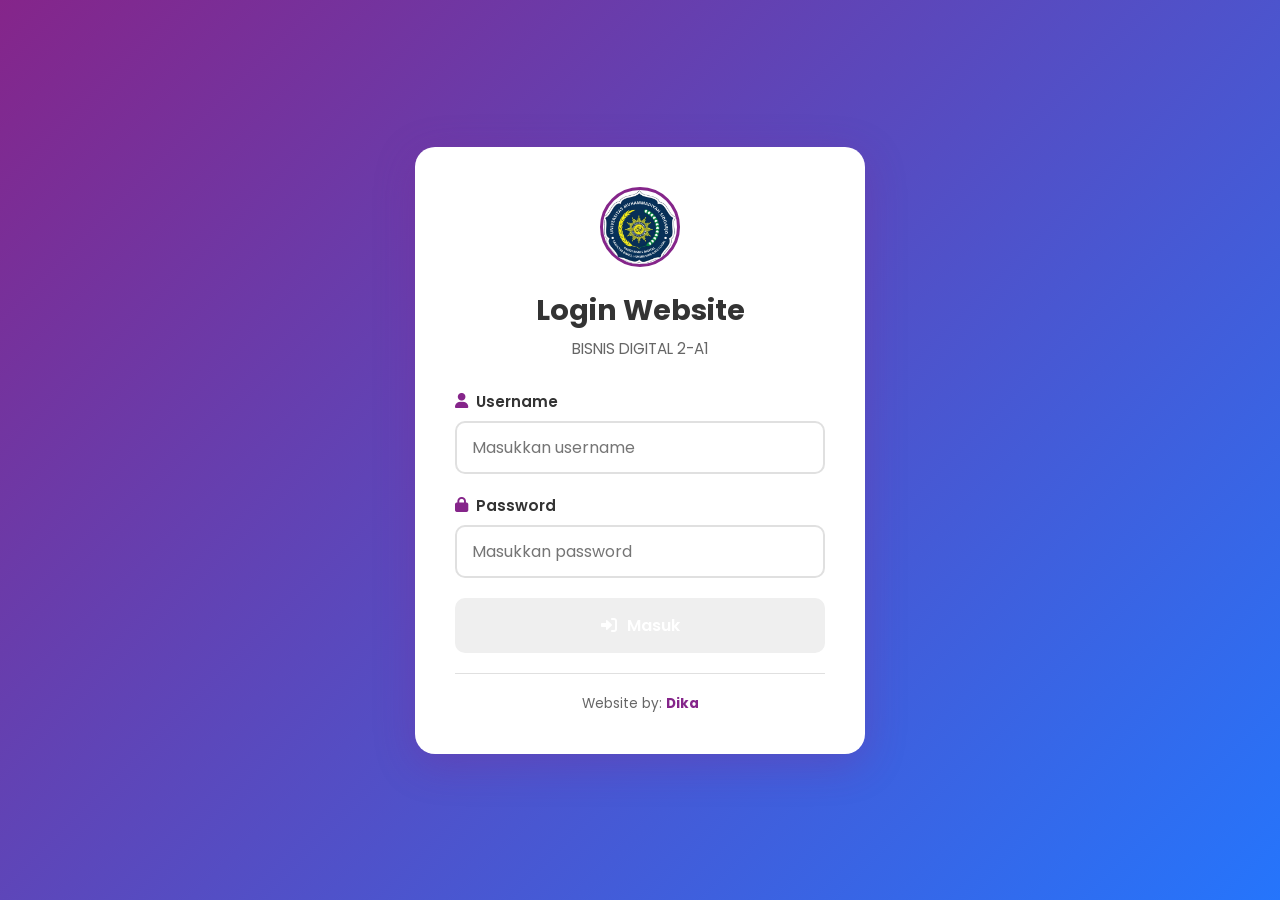
==== commit a30a1aea: "update file" ====
--- a/index.html
+++ b/index.html
@@ -12,7 +12,7 @@
     <link rel="stylesheet" href="style.css">
 </head>
 <body>
-
+    
     <!-- Navbar -->
     <nav class="navbar">
         <div class="logo">
@@ -551,5 +551,12 @@
 
     <script src="login.js"></script>
     <script src="script.js"></script>
+
+    <script>
+if(sessionStorage.getItem("login") !== "true"){
+    window.location.href = "login.html";
+}
+</script>
+
 </body>
 </html>
--- a/style.css
+++ b/style.css
@@ -82,6 +82,7 @@
     text-align: center;
     color: white;
     padding: 0 20px;
+    margin-top: 90px;
 }
 
 .hero h1 {
@@ -1463,4 +1464,143 @@
         right: 1.5rem;
         font-size: 2rem;
     }
+}
+
+/* ==================== RESPONSIVE MOBILE (HP) ==================== */
+
+/* Tablet (768px - 1024px) */
+@media (max-width: 1024px) {
+    .container {
+        padding: 0 3%;
+    }
+    
+    .hero h1 {
+        font-size: 2.5rem;
+    }
+}
+
+/* Mobile (max 768px) */
+@media (max-width: 768px) {
+    /* Navbar Mobile */
+    .navbar {
+        padding: 1rem 5%;
+    }
+    
+  .nav-links{
+    display: flex;
+    flex-direction: row;
+    flex-wrap: wrap;
+    justify-content: center;
+    gap: 10px;
+    position: static;
+    background: transparent;
+}
+    
+    .nav-links.active {
+        display: flex;
+    }
+    
+    .nav-links li {
+        margin: 0;
+        padding: 1rem;
+        text-align: center;
+        border-bottom: 1px solid rgba(255,255,255,0.1);
+    }
+    
+    .nav-links a {
+        color: white;
+        text-decoration: none;
+        font-weight: 500;
+        display: block;
+    }
+    
+    .burger {
+        display: flex;
+    }
+    
+    /* Hero Section */
+    .hero {
+        padding: 120px 5% 80px;
+    }
+    
+    .hero h1 {
+        font-size: 2rem;
+    }
+    
+    .hero p {
+        font-size: 1rem;
+    }
+    
+    /* Section Umum */
+    section {
+        padding: 60px 5%;
+    }
+    
+    h2 {
+        font-size: 1.8rem;
+    }
+    
+    /* Grid Layout - 1 Kolom di HP */
+    .pengumuman-grid,
+    .social-grid,
+    .struktur-container,
+    .jadwal-grid {
+        grid-template-columns: 1fr;
+        gap: 1.5rem;
+    }
+    
+    /* Card - Padding Lebih Kecil di HP */
+    .pengumuman-card,
+    .social-card,
+    .struktur-box,
+    .jadwal-card {
+        padding: 1.5rem;
+    }
+    
+    /* Modal */
+    .pengumuman-modal-content {
+        padding: 1.5rem;
+        width: 95%;
+    }
+    
+    .pengumuman-modal-body h3 {
+        font-size: 1.5rem;
+    }
+    
+    .pengumuman-modal-body p {
+        font-size: 1rem;
+    }
+    
+    .pengumuman-close-btn {
+        top: 1rem;
+        right: 1.5rem;
+        font-size: 2rem;
+    }
+    
+    /* Footer */
+    .footer {
+        padding: 2rem 5%;
+    }
+}
+
+/* Mobile Kecil (max 480px) */
+@media (max-width: 480px) {
+    .hero h1 {
+        font-size: 1.5rem;
+    }
+    
+    h2 {
+        font-size: 1.5rem;
+    }
+    
+    .pengumuman-card,
+    .social-card,
+    .struktur-box,
+    .jadwal-card {
+        padding: 1rem;
+    }
+    
+    .pengumuman-modal-content {
+        padding: 1rem;
+    }
 }
